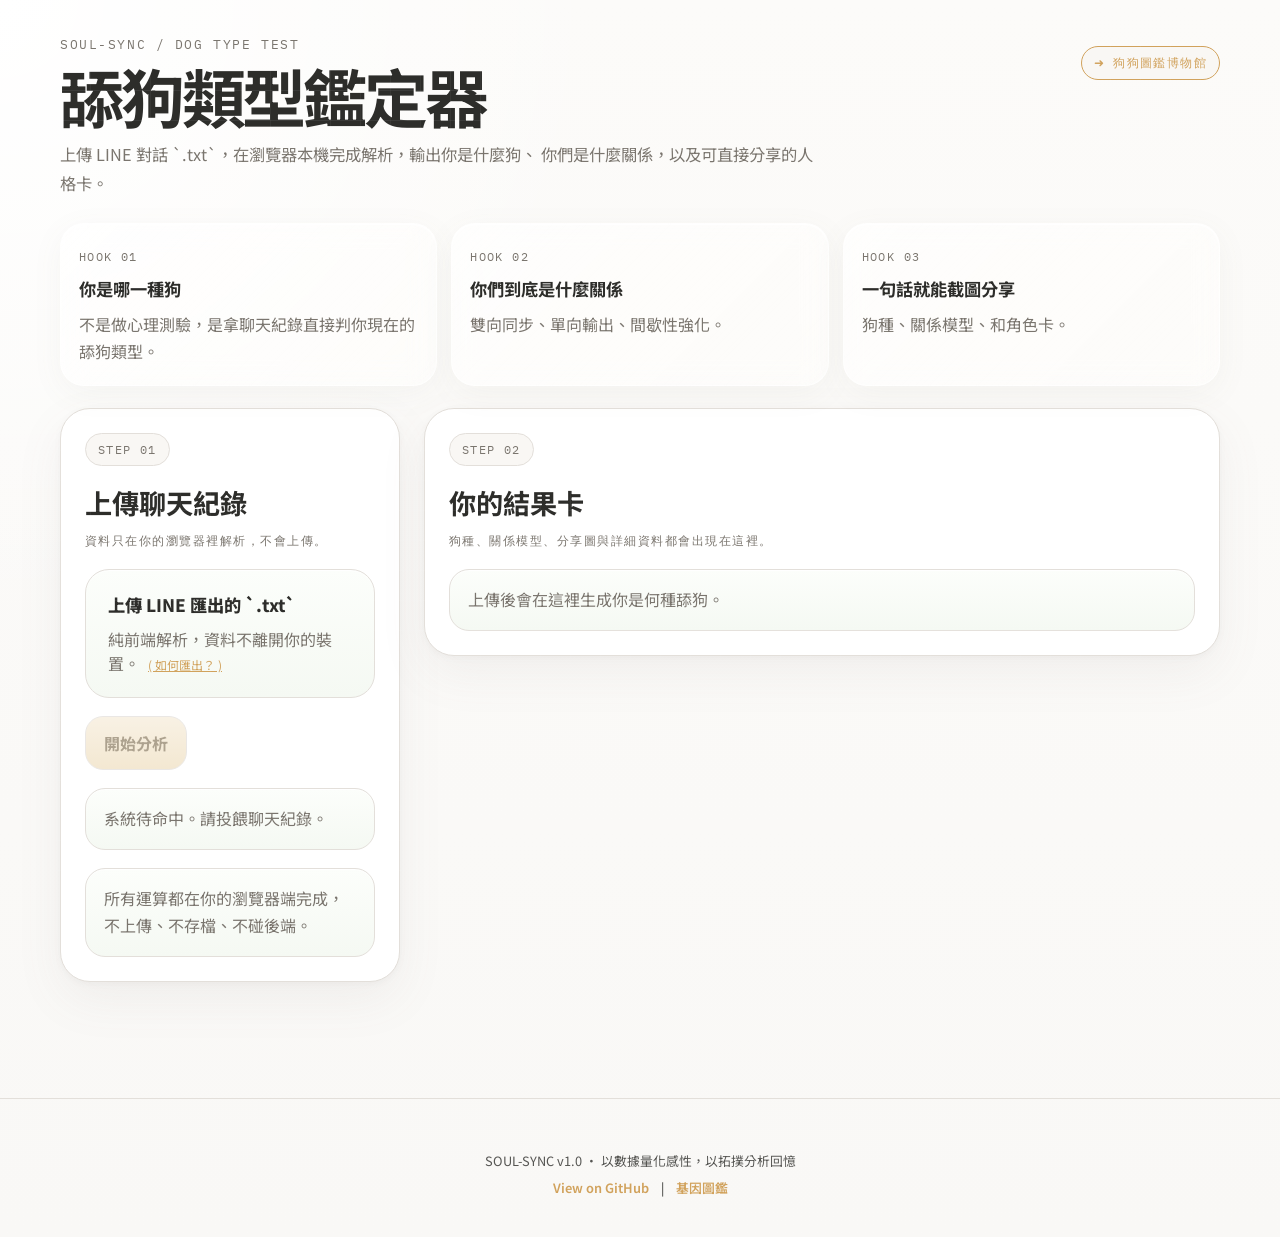
==== index.html @ 7676f649 "feat: initial commit for SoulSync DogType v1.0 Final Balanced Build" ====
<!doctype html>
<html lang="zh-Hant">

<head>
  <meta charset="UTF-8" />
  <meta name="viewport" content="width=device-width, initial-scale=1.0, viewport-fit=cover" />
  <title>SOUL-SYNC | 舔狗類型鑑定器</title>
  <link rel="preconnect" href="https://fonts.googleapis.com" />
  <link rel="preconnect" href="https://fonts.gstatic.com" crossorigin />
  <link
    href="https://fonts.googleapis.com/css2?family=Noto+Sans+TC:wght@400;500;700;900&family=Space+Grotesk:wght@400;500;700&family=IBM+Plex+Mono:wght@400;500;700&family=Silkscreen:wght@400;700&display=swap"
    rel="stylesheet" />
  <link rel="stylesheet" href="./styles.css?v=2.0.0-PROD" />
</head>

<body>
  <div class="app-shell">
    <header class="hero">
      <div style="display: flex; justify-content: space-between; align-items: flex-start;">
        <div>
          <p class="eyebrow">SOUL-SYNC / DOG TYPE TEST</p>
          <h1>舔狗類型鑑定器</h1>
        </div>
        <a href="dog-gallery.html" class="section-tag" style="text-decoration: none; border-color: var(--accent); color: var(--accent); margin-top: 10px;">➜ 狗狗圖鑑博物館</a>
      </div>
      <p class="hero-copy">
        上傳 LINE 對話 `.txt`，在瀏覽器本機完成解析，輸出你是什麼狗、
        你們是什麼關係，以及可直接分享的人格卡。
      </p>
      <div class="hook-row">
        <article class="hook-card">
          <span class="hook-kicker">HOOK 01</span>
          <strong>你是哪一種狗</strong>
          <p>不是做心理測驗，是拿聊天紀錄直接判你現在的舔狗類型。</p>
        </article>
        <article class="hook-card">
          <span class="hook-kicker">HOOK 02</span>
          <strong>你們到底是什麼關係</strong>
          <p>雙向同步、單向輸出、間歇性強化。</p>
        </article>
        <article class="hook-card">
          <span class="hook-kicker">HOOK 03</span>
          <strong>一句話就能截圖分享</strong>
          <p>狗種、關係模型、和角色卡。</p>
        </article>
      </div>
    </header>

    <main class="layout">
      <section class="panel upload-panel">
        <div class="section-tag">STEP 01</div>
        <div class="panel-title-block">
          <h2>上傳聊天紀錄</h2>
          <p class="panel-caption">資料只在你的瀏覽器裡解析，不會上傳。</p>
        </div>

        <label class="upload-zone" for="fileInput">
          <input id="fileInput" type="file" accept=".txt,text/plain" />
          <span class="upload-title">上傳 LINE 匯出的 `.txt`</span>
          <span class="upload-subtitle">
            純前端解析，資料不離開你的裝置。
            <button id="showGuideBtn" class="link-btn" style="background: none; border: none; font-size: 0.75rem; color: var(--accent); cursor: pointer; text-decoration: underline; margin-left: 4px; padding: 0;">( 如何匯出？ )</button>
          </span>
        </label>

        <div id="identityPicker" class="identity-picker hidden">
          <p class="picker-label">鑑定開始前，請問哪位是你？</p>
          <div id="speakerButtons" class="speaker-buttons">
            <!-- 動態生成按鈕 -->
          </div>
        </div>
 
        <div class="actions">
          <button id="analyzeButton" class="primary-button" disabled>
            開始分析
          </button>
        </div>

        <div id="statusBox" class="status-box">
          系統待命中。請投餵聊天紀錄。
        </div>

        <div id="privacyNote" class="privacy-note">
          所有運算都在你的瀏覽器端完成，不上傳、不存檔、不碰後端。
        </div>
      </section>

      <section class="panel result-panel">
        <div class="section-tag">STEP 02</div>
        <div class="panel-title-block">
          <h2>你的結果卡</h2>
          <p class="panel-caption">狗種、關係模型、分享圖與詳細資料都會出現在這裡。</p>
        </div>

        <div id="loadingState" class="loading-card hidden" aria-live="polite">
          <div class="spinner"></div>
          <p>正在模擬深度分析中...</p>
        </div>

        <div id="emptyState" class="empty-state">
          上傳後會在這裡生成你是何種舔狗。
        </div>

        <div id="resultState" class="hidden">
          <img id="storyPreview" class="story-preview story-preview-primary" alt="IG 限動分享圖預覽" />

          <article id="resultCard" class="result-card">
            <div class="result-topline">
              <span class="chip">SOUL REPORT</span>
              <span id="syncBadge" class="sync-badge">0%</span>
            </div>

            <div class="headline-block">
              <p class="mono-label">舔狗品種</p>
              <h3 id="dogType">等待分析</h3>
              <div id="personalityMix" class="personality-mix-pills">
                <!-- 動態注入基因比例 -->
              </div>
              <p id="relationshipModel" class="relationship-model">
                尚未建立拓撲
              </p>
            </div>

            <p id="verdict" class="verdict">
              系統尚未讀取任何痛苦。
            </p>

            <div class="metric-grid">
              <div class="metric">
                <span>回覆速度</span>
                <small>Latency</small>
                <strong id="latencyMetric">-</strong>
              </div>
              <div class="metric">
                <span>投入程度</span>
                <small>Payload</small>
                <strong id="payloadMetric">-</strong>
              </div>
              <div class="metric">
                <span>互動穩定度</span>
                <small>Jitter</small>
                <strong id="jitterMetric">-</strong>
              </div>
              <div class="metric">
                <span>危險訊號</span>
                <small>Penalty</small>
                <strong id="penaltyMetric">-</strong>
              </div>
            </div>

            <div class="insight-row">
              <div>
                <p class="mono-label">雙方節點</p>
                <strong id="participantsLabel">-</strong>
              </div>
              <div>
                <p class="mono-label">穩定狀態</p>
                <strong id="stabilityLabel">-</strong>
              </div>
            </div>
            <div class="insight-stack">
              <div>
                <p class="mono-label">判定可信度</p>
                <strong id="confidenceLabel">-</strong>
              </div>
              <div>
                <p class="mono-label">主要影響因素</p>
                <p id="driversLabel" class="driver-text">-</p>
              </div>
            </div>
          </article>

          <div class="actions result-actions">
            <button id="downloadButton" class="primary-button">
              下載 IG 限動圖
            </button>
            <button id="shareButton" class="ghost-button">
              一鍵分享
            </button>
          </div>

          <!-- GitHub Star CTA -->
          <div class="star-cta">
            <p>如果覺得有準（或者被說中了痛苦），</p>
            <a href="https://github.com/chenpeijun/SoulSync" target="_blank" class="star-link">
              <svg class="star-icon" viewBox="0 0 24 24" width="18" height="18"><path fill="currentColor" d="M12,17.27L18.18,21L16.54,13.97L22,9.24L14.81,8.62L12,2L9.19,8.62L2,9.24L7.45,13.97L5.82,21L12,17.27Z"/></svg>
              給作者一個小星星好嗎
            </a>
          </div>

          <details class="details-box">
            <summary>JSON Metadata</summary>
            <pre id="jsonOutput"></pre>
          </details>

          <details class="details-box">
            <summary>Mermaid Topology</summary>
            <pre id="mermaidOutput"></pre>
          </details>
        </div>
      </section>
    </main>
  </div>

  <!-- LINE 匯出指南 Modal -->
  <div id="guideModal" class="modal-overlay hidden" aria-hidden="true">
    <div class="modal-content">
      <div class="modal-header">
        <h3>如何獲取 LINE 對話檔？</h3>
        <button id="closeGuideBtn" class="close-btn">&times;</button>
      </div>
      <div class="guide-steps">
        <div class="step">
          <div class="step-num">01</div>
          <div class="step-text">
            <strong>開啟聊天室</strong>
            <p>打開你想鑑定的那位對象的 LINE 訊息視窗。</p>
          </div>
        </div>
        <div class="step">
          <div class="step-num">02</div>
          <div class="step-text">
            <strong>進入設定</strong>
            <p>點擊右上角「≡」選單，然後選擇底部的「其他設定」。</p>
          </div>
        </div>
        <div class="step">
          <div class="step-num">03</div>
          <div class="step-text">
            <strong>傳送紀錄</strong>
            <p>點擊「傳送聊天紀錄」，系統會開始生成 .txt 檔案。</p>
          </div>
        </div>
        <div class="step">
          <div class="step-num">04</div>
          <div class="step-text">
            <strong>上傳鑑定</strong>
            <p>將檔案儲存後，回到本網頁點擊「投餵聊天紀錄」即可！</p>
          </div>
        </div>
      </div>
      <div class="modal-footer">
        <p>🔒 提醒：數據僅在瀏覽器本機分析，絕不上傳雲端。</p>
      </div>
    </div>
  </div>

    <footer class="app-footer">
      <p>SOUL-SYNC v1.0 · 以數據量化感性，以拓撲分析回憶</p>
      <div class="footer-links">
        <a href="https://github.com/chenpeijun/SoulSync" target="_blank">View on GitHub</a>
        <span>|</span>
        <a href="dog-gallery.html">基因圖鑑</a>
      </div>
    </footer>
  </div>

  <canvas id="exportCanvas" width="1080" height="1920" class="hidden"></canvas>
  <script src="./app.js?v=2.0.0-PROD" defer></script>
</body>

</html>
---- styles.css ----
:root {
  --bg: #f9f8f6;
  --bg-2: #fcfbf9;
  --card: #ffffff;
  --card-2: #f9f7f4;
  --line: #e3dfda;
  --line-strong: #d5d0ca;
  --ink: #2d2d2a;
  --ink-soft: #7a756e;
  --mint: #f0ede8;
  --accent: #d1a25c;
  --accent-soft: #e8d1a4;
  --shadow:
    0 18px 48px rgba(122, 117, 110, 0.08),
    0 2px 6px rgba(122, 117, 110, 0.05);
}

* {
  box-sizing: border-box;
}

html {
  color-scheme: light;
}

body {
  margin: 0;
  min-height: 100vh;
  font-family: "Noto Sans TC", sans-serif;
  color: var(--ink);
  background:
    radial-gradient(circle at top left, rgba(255, 255, 255, 1), transparent 35%),
    linear-gradient(180deg, var(--bg-2) 0%, var(--bg) 100%);
}

body::before {
  content: "";
  position: fixed;
  inset: 0;
  pointer-events: none;
  background-image:
    linear-gradient(rgba(255, 255, 255, 0.35) 1px, transparent 1px),
    linear-gradient(90deg, rgba(255, 255, 255, 0.25) 1px, transparent 1px);
  background-size: 30px 30px;
  opacity: 0.2;
}

.app-shell {
  width: min(1160px, calc(100vw - 28px));
  margin: 0 auto;
  padding: 36px 0 56px;
}

.hero {
  margin-bottom: 22px;
}

.hook-row {
  display: grid;
  grid-template-columns: repeat(3, minmax(0, 1fr));
  gap: 14px;
  margin-top: 24px;
}

.hook-card {
  padding: 18px 18px 20px;
  border-radius: 24px;
  background: linear-gradient(135deg, rgba(255, 255, 255, 0.7) 0%, rgba(255, 255, 255, 0.4) 100%);
  backdrop-filter: blur(12px) saturate(180%);
  -webkit-backdrop-filter: blur(12px) saturate(180%);
  border: 1px solid rgba(255, 255, 255, 0.6);
  box-shadow: 
    0 8px 32px rgba(122, 117, 110, 0.06),
    inset 0 1px 1px rgba(255, 255, 255, 1);
  transition: transform 0.3s cubic-bezier(0.34, 1.56, 0.64, 1), box-shadow 0.3s ease;
}

.hook-card:hover {
  transform: translateY(-6px) scale(1.02);
  box-shadow: 0 14px 40px rgba(122, 117, 110, 0.12);
  border-color: var(--accent-soft);
}

.hook-kicker {
  display: inline-block;
  font-family: "IBM Plex Mono", monospace;
  font-size: 0.72rem;
  letter-spacing: 0.12em;
  text-transform: uppercase;
  color: var(--ink-soft);
}

.hook-card strong {
  display: block;
  margin-top: 10px;
  font-size: 1.08rem;
}

.hook-card p {
  margin: 10px 0 0;
  color: var(--ink-soft);
  line-height: 1.7;
}

.eyebrow,
.section-tag,
.mono-label,
.chip,
.sync-badge,
.metric span,
summary,
.panel-caption {
  font-family: "IBM Plex Mono", monospace;
  text-transform: uppercase;
  letter-spacing: 0.12em;
}

.eyebrow,
.panel-caption,
.mono-label,
.section-tag {
  color: var(--ink-soft);
}

.eyebrow {
  margin: 0;
  font-size: 0.82rem;
}

.hero h1 {
  margin: 12px 0 14px;
  font-size: clamp(2.6rem, 5vw, 5rem);
  line-height: 0.95;
  letter-spacing: -0.05em;
}

.hero-copy {
  max-width: 760px;
  margin: 0;
  color: var(--ink-soft);
  font-size: 1.02rem;
  line-height: 1.8;
}

.layout {
  display: grid;
  grid-template-columns: 340px 1fr;
  gap: 24px;
  align-items: start;
}

.panel {
  background: var(--card);
  border: 1px solid var(--line);
  border-radius: 30px;
  box-shadow: var(--shadow);
  padding: 24px;
}

.section-tag {
  display: inline-block;
  padding: 8px 12px;
  border-radius: 999px;
  background: var(--card-2);
  border: 1px solid var(--line);
  font-size: 0.72rem;
}

.panel-title-block {
  margin-top: 16px;
}

.panel-title-block h2 {
  margin: 0;
  font-size: 1.7rem;
}

.panel-caption {
  margin: 8px 0 0;
  font-size: 0.78rem;
  line-height: 1.7;
}

.upload-zone,
.status-box,
.privacy-note,
.empty-state,
.details-box,
.story-preview,
.result-card,
.metric {
  margin-top: 18px;
  border: 1px solid var(--line);
  background: linear-gradient(180deg, #fcfefb 0%, #f5f9f3 100%);
  box-shadow: inset 0 1px 0 rgba(255, 255, 255, 0.9);
}

.upload-zone {
  display: flex;
  flex-direction: column;
  gap: 10px;
  padding: 22px;
  border-radius: 24px;
  cursor: pointer;
}

.upload-zone input {
  display: none;
}

.upload-title {
  font-size: 1.08rem;
  font-weight: 800;
}

.upload-subtitle,
.privacy-note,
.empty-state,
.status-box,
.relationship-model,
.driver-text {
  color: var(--ink-soft);
}

.identity-picker {
  margin-top: 18px;
  padding: 20px;
  border-radius: 24px;
  background: var(--card-2);
  border: 1px solid var(--line-strong);
  text-align: center;
  animation: slideDown 0.4s cubic-bezier(0.16, 1, 0.3, 1);
}

.picker-label {
  margin: 0 0 14px;
  font-size: 0.88rem;
  font-weight: 700;
  color: var(--ink-soft);
}

.speaker-buttons {
  display: flex;
  gap: 10px;
  justify-content: center;
  flex-wrap: wrap;
}

.speaker-btn {
  background: white;
  border: 1px solid var(--line-strong);
  padding: 10px 20px;
  border-radius: 99px;
  font-weight: 700;
  transition: all 0.2s ease;
}

.speaker-btn:hover {
  background: var(--mint);
  border-color: var(--accent);
  transform: translateY(-2px);
}

.speaker-btn.active {
  background: var(--accent);
  color: white;
  border-color: var(--accent);
}

@keyframes slideDown {
  from { opacity: 0; transform: translateY(-10px); }
  to { opacity: 1; transform: translateY(0); }
}

.actions {
  display: flex;
  gap: 12px;
  margin-top: 18px;
  flex-wrap: wrap;
}

.demo-picker {
  display: flex;
  flex-direction: column;
  gap: 8px;
  min-width: 180px;
}

.demo-picker select {
  appearance: none;
  border: 1px solid var(--line-strong);
  border-radius: 18px;
  padding: 14px 16px;
  font: inherit;
  color: var(--ink);
  background:
    linear-gradient(180deg, #fcfefb 0%, #f4f8f1 100%);
}

button {
  border: 1px solid var(--line-strong);
  border-radius: 18px;
  padding: 14px 18px;
  font: inherit;
  cursor: pointer;
  transition:
    transform 180ms ease,
    opacity 180ms ease,
    box-shadow 180ms ease;
}

button:hover {
  transform: translateY(-1px);
}

button:disabled {
  opacity: 0.5;
  cursor: not-allowed;
}

.primary-button {
  background: linear-gradient(180deg, #f2e4ca 0%, #e8d1a4 100%);
  color: #5d4721;
  font-weight: 700;
}

.ghost-button {
  background: #f7faf5;
  color: var(--ink);
}

.status-box,
.privacy-note,
.empty-state,
.details-box {
  padding: 16px 18px;
  border-radius: 20px;
  line-height: 1.72;
}

.loading-card {
  min-height: 280px;
  display: grid;
  place-items: center;
  text-align: center;
}

.spinner {
  width: 64px;
  height: 64px;
  margin-bottom: 20px;
  border-radius: 999px;
  background:
    radial-gradient(circle, var(--accent-soft) 0%, rgba(232, 209, 164, 0.2) 50%, transparent 65%),
    #ffffff;
  border: 1px solid var(--accent-soft);
  box-shadow: 0 0 0 12px rgba(232, 209, 164, 0.15);
  animation: pulse 1.4s ease-in-out infinite alternate;
}

.result-card {
  position: relative;
  overflow: hidden;
  padding: 22px;
  border-radius: 28px;
}

.result-card::before {
  content: "";
  position: absolute;
  inset: 14px;
  border: 1px solid rgba(202, 214, 198, 0.9);
  border-radius: 20px;
  pointer-events: none;
}

.result-topline,
.insight-row {
  display: flex;
  justify-content: space-between;
  align-items: center;
  gap: 14px;
}

.chip,
.sync-badge {
  display: inline-flex;
  align-items: center;
  padding: 8px 12px;
  border-radius: 999px;
  border: 1px solid var(--line);
  background: var(--card-2);
  font-size: 0.74rem;
}

.sync-badge {
  color: #73511d;
  font-weight: 700;
}

.headline-block {
  margin-top: 18px;
  text-align: center;
}

.headline-block h3 {
  margin: 12px 0 10px;
  font-size: clamp(2rem, 4vw, 3.2rem);
  line-height: 1.05;
}

.relationship-model {
  margin: 0;
  font-size: 1.02rem;
}

.verdict {
  margin: 22px 0;
  padding: 20px;
  border-radius: 24px;
  background: var(--bg);
  border: 1px solid var(--line);
  line-height: 1.85;
}

.metric-grid {
  display: grid;
  grid-template-columns: repeat(2, minmax(0, 1fr));
  gap: 12px;
}

.metric {
  padding: 16px;
  border-radius: 18px;
}

.metric span {
  display: block;
  font-size: 0.72rem;
  color: var(--ink-soft);
}

.metric small {
  display: block;
  margin-top: 4px;
  font-family: "IBM Plex Mono", monospace;
  font-size: 0.68rem;
  letter-spacing: 0.08em;
  text-transform: uppercase;
  color: #97a08f;
}

.metric strong {
  display: block;
  margin-top: 8px;
  font-size: 1.28rem;
}

.insight-row {
  margin-top: 18px;
  align-items: start;
}

.insight-stack {
  margin-top: 18px;
  padding-top: 18px;
  border-top: 1px solid var(--line);
  display: grid;
  gap: 14px;
}

.driver-text {
  margin: 8px 0 0;
  line-height: 1.7;
}

.story-preview {
  width: min(100%, 360px);
  display: block;
  border-radius: 28px;
}

.story-preview-primary {
  margin-left: auto;
  margin-right: auto;
}

pre {
  margin: 12px 0 0;
  white-space: pre-wrap;
  word-break: break-word;
  font-family: "IBM Plex Mono", monospace;
  font-size: 0.82rem;
  line-height: 1.72;
  color: #394035;
}

summary {
  cursor: pointer;
  font-size: 0.78rem;
}

.hidden {
  display: none !important;
}

@keyframes pulse {
  from {
    transform: scale(0.96);
    opacity: 0.82;
  }
  to {
    transform: scale(1);
    opacity: 1;
  }
}

@media (max-width: 920px) {
  .hook-row,
  .layout {
    grid-template-columns: 1fr;
  }
}

@media (max-width: 640px) {
  .app-shell {
    width: min(100vw - 20px, 100%);
    padding-top: 24px;
  }

  .panel {
    padding: 18px;
    border-radius: 24px;
  }

  .hero h1 {
    font-size: 2.7rem;
  }

  .hook-row {
    display: block;
    margin-top: 18px;
    padding-bottom: 28px;
  }

  .hook-card {
    position: sticky;
    margin-bottom: 12px;
  }

  .hook-card:nth-child(1) {
    top: 12px;
    z-index: 1;
  }

  .hook-card:nth-child(2) {
    top: 28px;
    z-index: 2;
  }

  .hook-card:nth-child(3) {
    top: 44px;
    z-index: 3;
  }

  .metric-grid {
    grid-template-columns: 1fr;
  }

  .result-topline,
  .insight-row,
  .actions {
    flex-direction: column;
    align-items: stretch;
  }
}

/* Personality Mix Pills (V2) */
.personality-mix-pills {
  display: flex;
  gap: 8px;
  justify-content: center;
  margin: 0 auto 12px;
  flex-wrap: wrap;
  max-width: 280px;
}

.mix-pill {
  display: inline-flex;
  align-items: center;
  padding: 4px 10px;
  border-radius: 99px;
  font-size: 0.75rem;
  font-weight: 700;
  border: 1px solid rgba(0, 0, 0, 0.05);
  box-shadow: 0 2px 4px rgba(0, 0, 0, 0.03);
  background: white;
}

.mix-pill .percent {
  font-family: "Space Grotesk", sans-serif;
  margin-right: 4px;
}

/* Modal & Guide Styling */
.modal-overlay {
  position: fixed;
  inset: 0;
  background: rgba(45, 45, 42, 0.4);
  backdrop-filter: blur(8px);
  z-index: 900;
  display: flex;
  align-items: center;
  justify-content: center;
  padding: 20px;
  transition: opacity 0.3s ease;
}

.modal-overlay.hidden {
  opacity: 0;
  pointer-events: none;
}

.modal-content {
  background: var(--bg-2);
  width: 100%;
  max-width: 440px;
  border-radius: 32px;
  padding: 32px;
  position: relative;
  box-shadow: 0 30px 60px rgba(0, 0, 0, 0.15);
  border: 1px solid white;
}

.modal-header {
  display: flex;
  justify-content: space-between;
  align-items: center;
  margin-bottom: 24px;
}

.modal-header h3 {
  margin: 0;
  font-size: 1.2rem;
  font-weight: 800;
  color: var(--ink);
}

.close-btn {
  background: none;
  border: none;
  font-size: 1.8rem;
  line-height: 1;
  color: var(--muted);
  cursor: pointer;
  padding: 0;
}

.guide-steps {
  display: flex;
  flex-direction: column;
  gap: 20px;
}

.step {
  display: flex;
  gap: 16px;
  align-items: flex-start;
}

.step-num {
  background: var(--accent-soft);
  color: var(--accent);
  width: 32px;
  height: 32px;
  border-radius: 99px;
  display: flex;
  align-items: center;
  justify-content: center;
  font-size: 0.8rem;
  font-weight: 800;
  flex-shrink: 0;
}

.step-text strong {
  display: block;
  font-size: 0.95rem;
  margin-bottom: 2px;
}

.step-text p {
  margin: 0;
  font-size: 0.85rem;
  color: var(--muted);
  line-height: 1.4;
}

.modal-footer {
  margin-top: 28px;
  padding-top: 16px;
  border-top: 1px dashed var(--line);
  font-size: 0.75rem;
  color: var(--muted);
  text-align: center;
}

.secondary-button {
  background: white;
  color: var(--muted);
  border: 1px solid var(--line);
  border-radius: 12px;
  cursor: pointer;
  transition: all 0.2s ease;
  font-weight: 700;
}

.secondary-button:hover {
  border-color: var(--accent);
  color: var(--accent);
  background: var(--bg-2);
}

/* GitHub Star CTA Styling */
.star-cta {
  margin-top: 32px;
  padding: 24px;
  background: var(--bg-2);
  border: 1px dashed var(--accent-soft);
  border-radius: 20px;
  text-align: center;
  transition: all 0.3s ease;
}

.star-cta:hover {
  border-style: solid;
  border-color: var(--accent);
  transform: translateY(-2px);
  box-shadow: 0 10px 30px rgba(123, 191, 158, 0.1);
}

.star-cta p {
  font-size: 0.9rem;
  color: var(--muted);
  margin-bottom: 12px;
}

.star-link {
  display: inline-flex;
  align-items: center;
  gap: 8px;
  background: var(--accent);
  color: white;
  padding: 10px 20px;
  border-radius: 99px;
  text-decoration: none;
  font-weight: 700;
  font-size: 0.95rem;
  transition: all 0.2s ease;
  box-shadow: 0 4px 12px rgba(123, 191, 158, 0.3);
}

.star-link:hover {
  background: #62a386;
  transform: scale(1.05);
  box-shadow: 0 6px 20px rgba(123, 191, 158, 0.4);
}

.star-icon {
  filter: drop-shadow(0 0 2px rgba(255, 255, 255, 0.5));
  animation: star-pulse 2s infinite ease-in-out;
}

@keyframes star-pulse {
  0% { transform: scale(1); opacity: 1; }
  50% { transform: scale(1.2); opacity: 0.8; }
  100% { transform: scale(1); opacity: 1; }
}

/* Footer Styling */
.app-footer {
  margin-top: 60px;
  padding: 40px 20px;
  text-align: center;
  border-top: 1px solid var(--line);
  color: var(--muted);
  font-size: 0.8rem;
}

.app-footer p {
  margin-bottom: 8px;
  opacity: 0.8;
}

.footer-links {
  display: flex;
  justify-content: center;
  gap: 12px;
}

.footer-links a {
  color: var(--accent);
  text-decoration: none;
  font-weight: 600;
  transition: opacity 0.2s;
}

.footer-links a:hover {
  text-decoration: underline;
  opacity: 0.8;
}
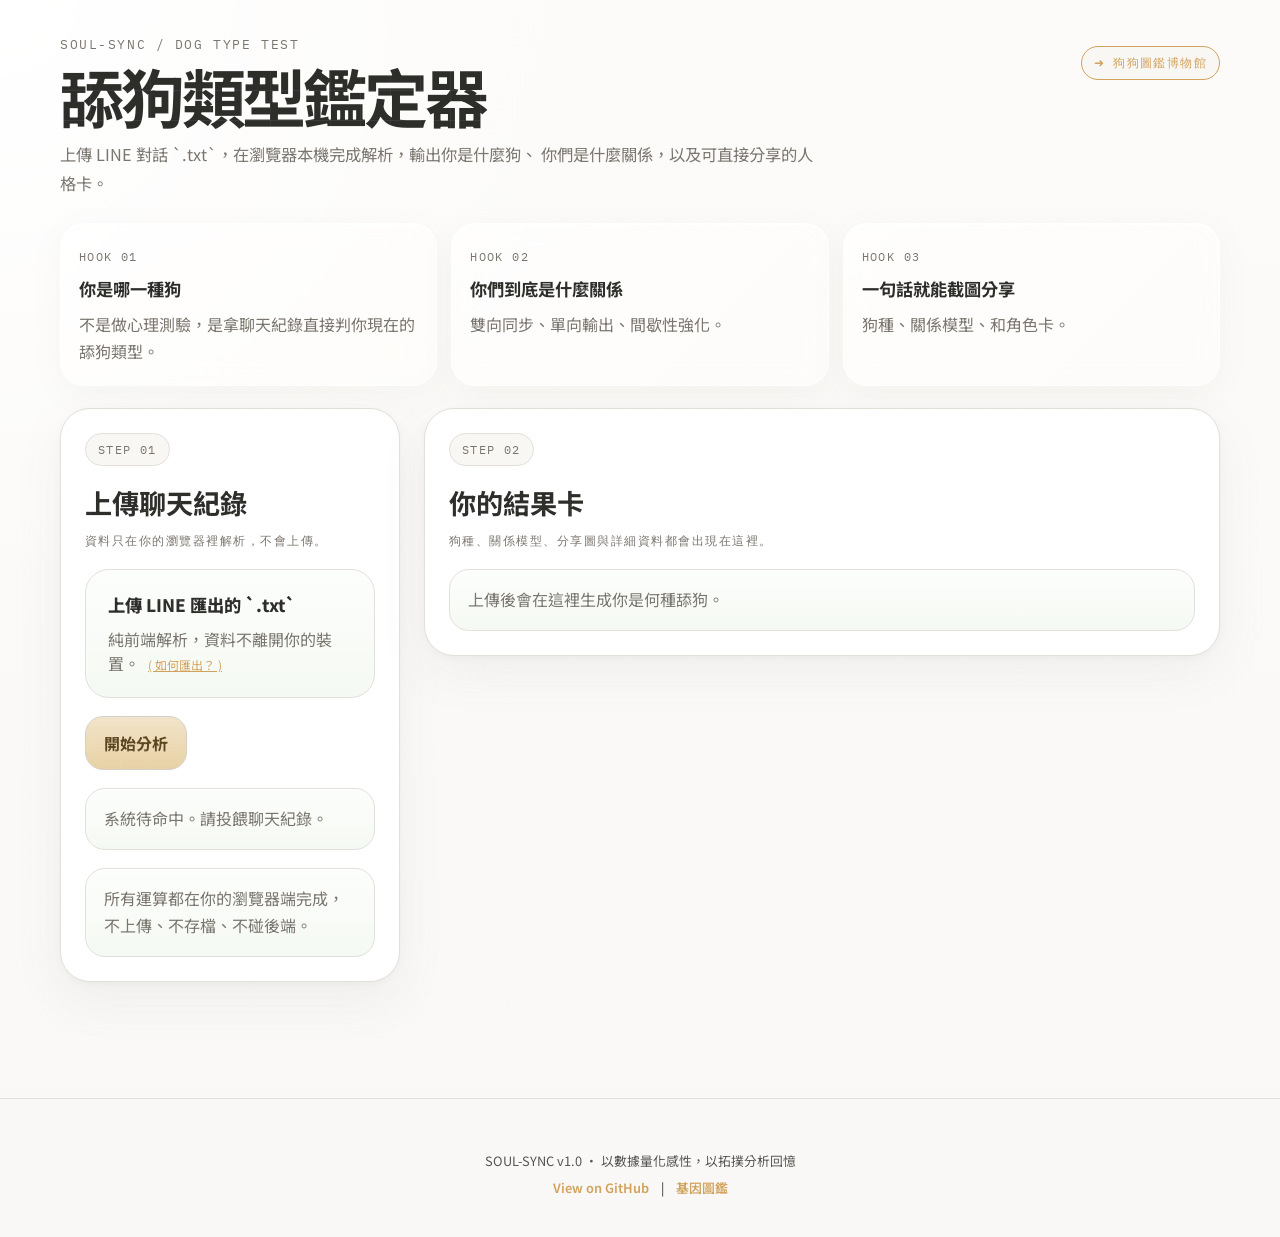
==== commit c7cdf756: "V4.6: Implement elite classification gates, attachment pressure integration, and UI unlock." ====
--- a/index.html
+++ b/index.html
@@ -71,7 +71,7 @@
         </div>
  
         <div class="actions">
-          <button id="analyzeButton" class="primary-button" disabled>
+          <button id="analyzeButton" class="primary-button">
             開始分析
           </button>
         </div>
@@ -181,8 +181,8 @@
 
           <!-- GitHub Star CTA -->
           <div class="star-cta">
-            <p>如果覺得有準（或者被說中了痛苦），</p>
-            <a href="https://github.com/chenpeijun/SoulSync" target="_blank" class="star-link">
+            <p>如果覺得有準（或者被說中了痛苦處理），</p>
+            <a href="https://github.com/peijun1700/-DogType" target="_blank" class="star-link">
               <svg class="star-icon" viewBox="0 0 24 24" width="18" height="18"><path fill="currentColor" d="M12,17.27L18.18,21L16.54,13.97L22,9.24L14.81,8.62L12,2L9.19,8.62L2,9.24L7.45,13.97L5.82,21L12,17.27Z"/></svg>
               給作者一個小星星好嗎
             </a>
@@ -248,7 +248,7 @@
     <footer class="app-footer">
       <p>SOUL-SYNC v1.0 · 以數據量化感性，以拓撲分析回憶</p>
       <div class="footer-links">
-        <a href="https://github.com/chenpeijun/SoulSync" target="_blank">View on GitHub</a>
+        <a href="https://github.com/peijun1700/-DogType" target="_blank">View on GitHub</a>
         <span>|</span>
         <a href="dog-gallery.html">基因圖鑑</a>
       </div>
--- a/styles.css
+++ b/styles.css
@@ -809,3 +809,26 @@
   opacity: 0.8;
 }
 
+/* V3.3 Test Suite Styling */
+.test-suite {
+  margin-top: 24px;
+  padding: 16px;
+  border: 1px dashed var(--line-strong);
+  border-radius: 20px;
+  background: rgba(255, 255, 255, 0.4);
+}
+
+.test-case-grid {
+  display: grid;
+  grid-template-columns: repeat(auto-fill, minmax(130px, 1fr));
+  gap: 8px;
+}
+
+.test-case-grid .speaker-btn {
+  padding: 8px 12px;
+  font-size: 0.72rem;
+  white-space: nowrap;
+  overflow: hidden;
+  text-overflow: ellipsis;
+  text-align: center;
+}
